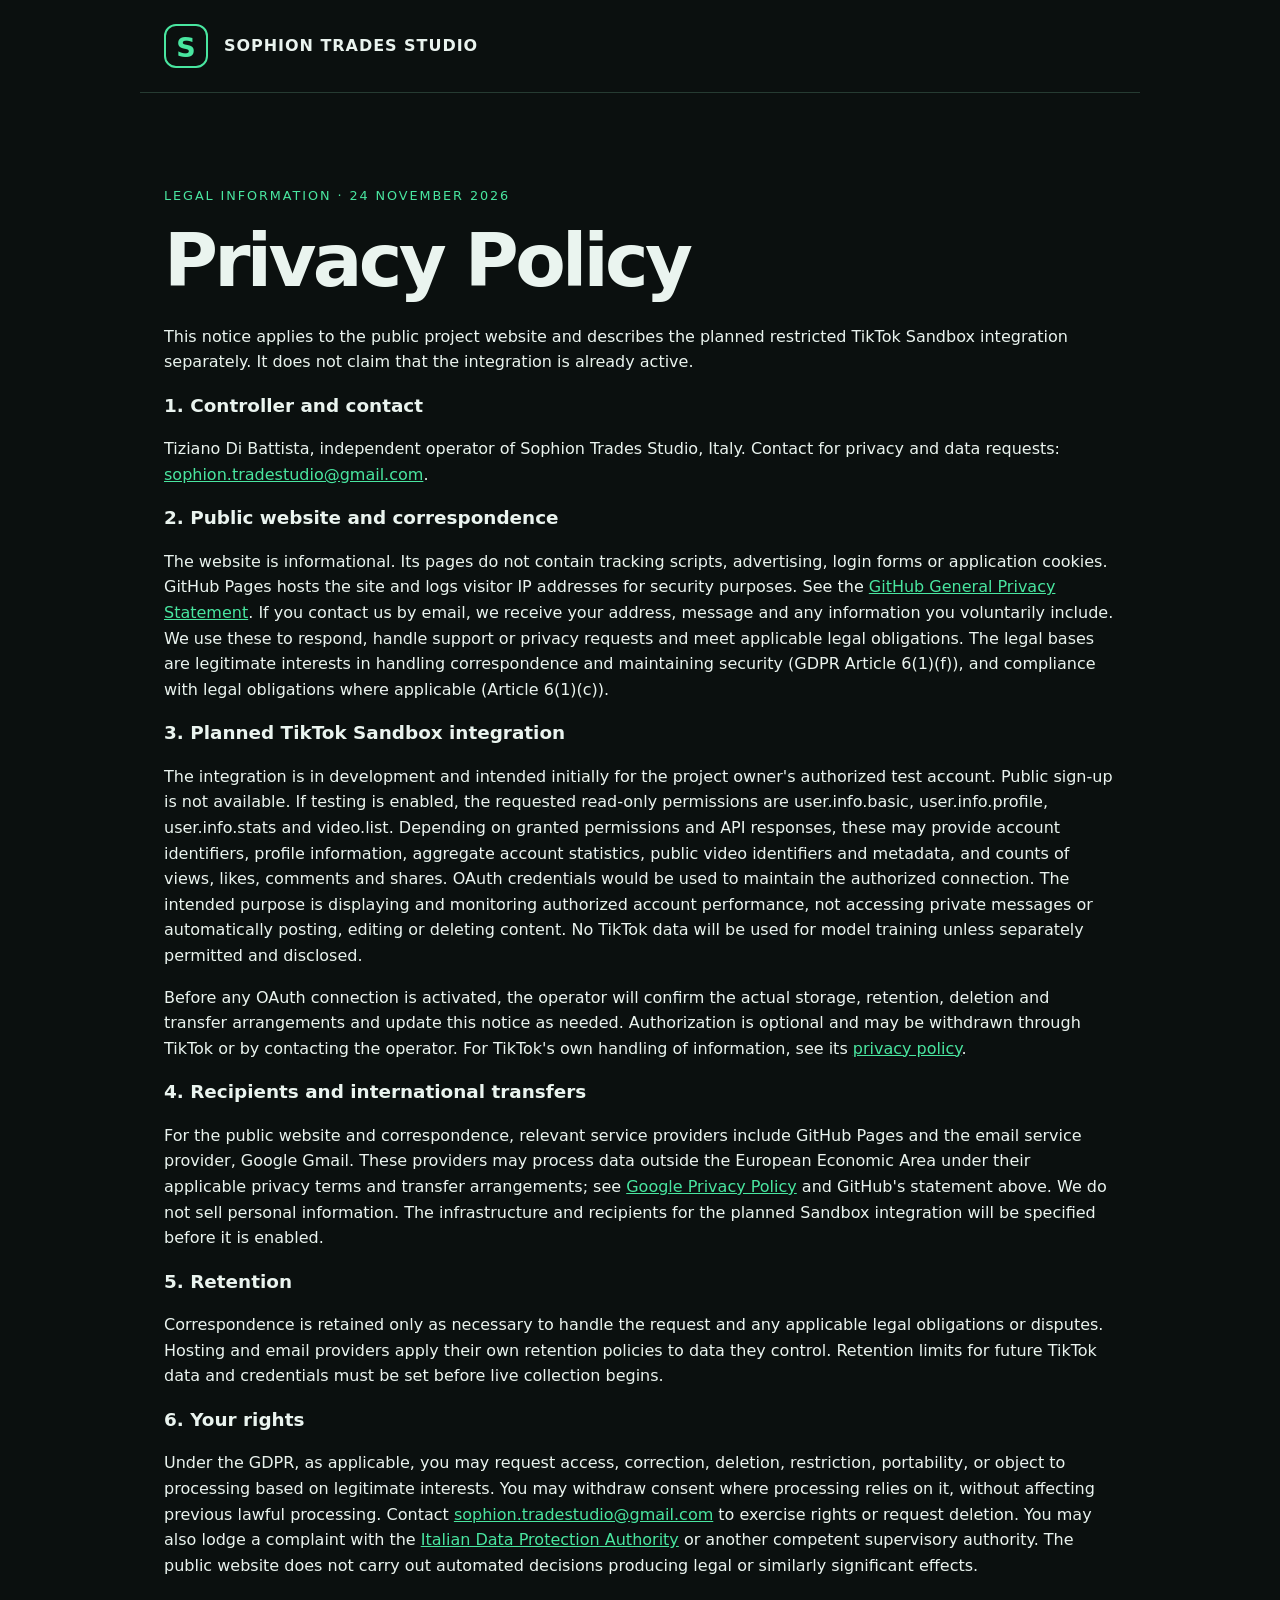
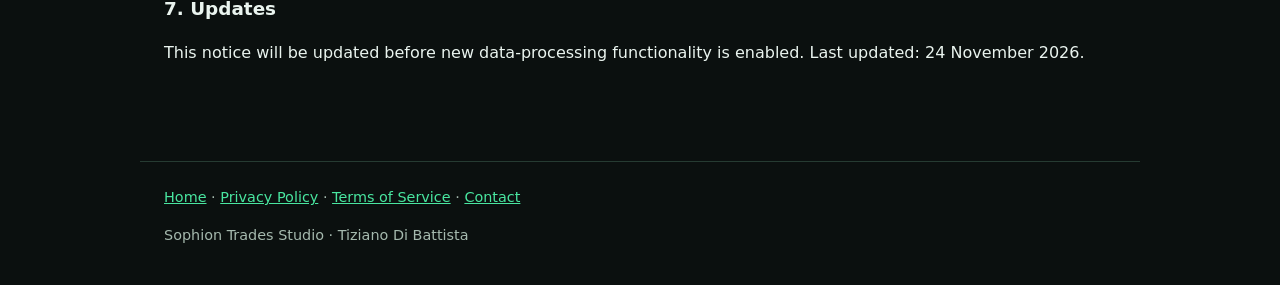
==== privacy.html @ 9bb4d784 "Publish current-scope legal notice: privacy.html" ====
<!doctype html><html lang="en"><head><meta charset="utf-8"><meta name="viewport" content="width=device-width,initial-scale=1"><title>Privacy Policy | Sophion Trades Studio</title><link rel="stylesheet" href="style.css"></head><body><header><div class="mark" aria-hidden="true">S</div><div class="brand">SOPHION TRADES STUDIO</div></header><main><p class="tag">Legal information · 24 November 2026</p><h1>Privacy Policy</h1><p>This notice applies to the public project website and describes the planned restricted TikTok Sandbox integration separately. It does not claim that the integration is already active.</p>
<h2>1. Controller and contact</h2><p>Tiziano Di Battista, independent operator of Sophion Trades Studio, Italy. Contact for privacy and data requests: <a href="mailto:sophion.tradestudio@gmail.com">sophion.tradestudio@gmail.com</a>.</p>
<h2>2. Public website and correspondence</h2><p>The website is informational. Its pages do not contain tracking scripts, advertising, login forms or application cookies. GitHub Pages hosts the site and logs visitor IP addresses for security purposes. See the <a href="https://docs.github.com/en/site-policy/privacy-policies/github-general-privacy-statement">GitHub General Privacy Statement</a>. If you contact us by email, we receive your address, message and any information you voluntarily include. We use these to respond, handle support or privacy requests and meet applicable legal obligations. The legal bases are legitimate interests in handling correspondence and maintaining security (GDPR Article 6(1)(f)), and compliance with legal obligations where applicable (Article 6(1)(c)).</p>
<h2>3. Planned TikTok Sandbox integration</h2><p>The integration is in development and intended initially for the project owner's authorized test account. Public sign-up is not available. If testing is enabled, the requested read-only permissions are user.info.basic, user.info.profile, user.info.stats and video.list. Depending on granted permissions and API responses, these may provide account identifiers, profile information, aggregate account statistics, public video identifiers and metadata, and counts of views, likes, comments and shares. OAuth credentials would be used to maintain the authorized connection. The intended purpose is displaying and monitoring authorized account performance, not accessing private messages or automatically posting, editing or deleting content. No TikTok data will be used for model training unless separately permitted and disclosed.</p><p>Before any OAuth connection is activated, the operator will confirm the actual storage, retention, deletion and transfer arrangements and update this notice as needed. Authorization is optional and may be withdrawn through TikTok or by contacting the operator. For TikTok's own handling of information, see its <a href="https://www.tiktok.com/legal/page/eea/privacy-policy/en">privacy policy</a>.</p>
<h2>4. Recipients and international transfers</h2><p>For the public website and correspondence, relevant service providers include GitHub Pages and the email service provider, Google Gmail. These providers may process data outside the European Economic Area under their applicable privacy terms and transfer arrangements; see <a href="https://policies.google.com/privacy">Google Privacy Policy</a> and GitHub's statement above. We do not sell personal information. The infrastructure and recipients for the planned Sandbox integration will be specified before it is enabled.</p>
<h2>5. Retention</h2><p>Correspondence is retained only as necessary to handle the request and any applicable legal obligations or disputes. Hosting and email providers apply their own retention policies to data they control. Retention limits for future TikTok data and credentials must be set before live collection begins.</p>
<h2>6. Your rights</h2><p>Under the GDPR, as applicable, you may request access, correction, deletion, restriction, portability, or object to processing based on legitimate interests. You may withdraw consent where processing relies on it, without affecting previous lawful processing. Contact <a href="mailto:sophion.tradestudio@gmail.com">sophion.tradestudio@gmail.com</a> to exercise rights or request deletion. You may also lodge a complaint with the <a href="https://www.garanteprivacy.it/">Italian Data Protection Authority</a> or another competent supervisory authority. The public website does not carry out automated decisions producing legal or similarly significant effects.</p>
<h2>7. Updates</h2><p>This notice will be updated before new data-processing functionality is enabled. Last updated: 24 November 2026.</p></main><footer><nav aria-label="Legal information"><a href="index.html">Home</a> · <a href="privacy.html">Privacy Policy</a> · <a href="terms.html">Terms of Service</a> · <a href="mailto:sophion.tradestudio@gmail.com">Contact</a></nav><p>Sophion Trades Studio · Tiziano Di Battista</p></footer></body></html>
---- style.css ----
:root{color-scheme:dark;font:16px/1.6 system-ui,sans-serif;background:#0b100f;color:#eaf4ef}*{box-sizing:border-box}body{margin:0}header,main,footer{max-width:1000px;margin:auto;padding:24px}header{display:flex;align-items:center;gap:16px;border-bottom:1px solid #263b32}.mark{width:44px;height:44px;border:2px solid #49e6a0;border-radius:12px;display:grid;place-items:center;color:#49e6a0;font-size:27px;font-weight:800}.brand{font-weight:700;letter-spacing:.06em}main{padding-top:80px;padding-bottom:80px}h1{font-size:clamp(2.5rem,7vw,4.6rem);line-height:1.05;letter-spacing:-.05em;margin:16px 0 24px;max-width:800px}.tag{font-size:.8rem;text-transform:uppercase;letter-spacing:.15em;color:#49e6a0}.lead{font-size:1.2rem;max-width:680px;color:#b9cdc2}.cards{display:grid;grid-template-columns:repeat(auto-fit,minmax(240px,1fr));gap:16px;margin:40px 0}.card{padding:24px;border:1px solid #263b32;border-radius:16px;background:#101b16}h2{font-size:1.15rem;margin:0 0 12px}.muted,footer{color:#a5b9ae}footer{border-top:1px solid #263b32;font-size:.9rem}a{color:#49e6a0}a:focus-visible{outline:2px solid #49e6a0}
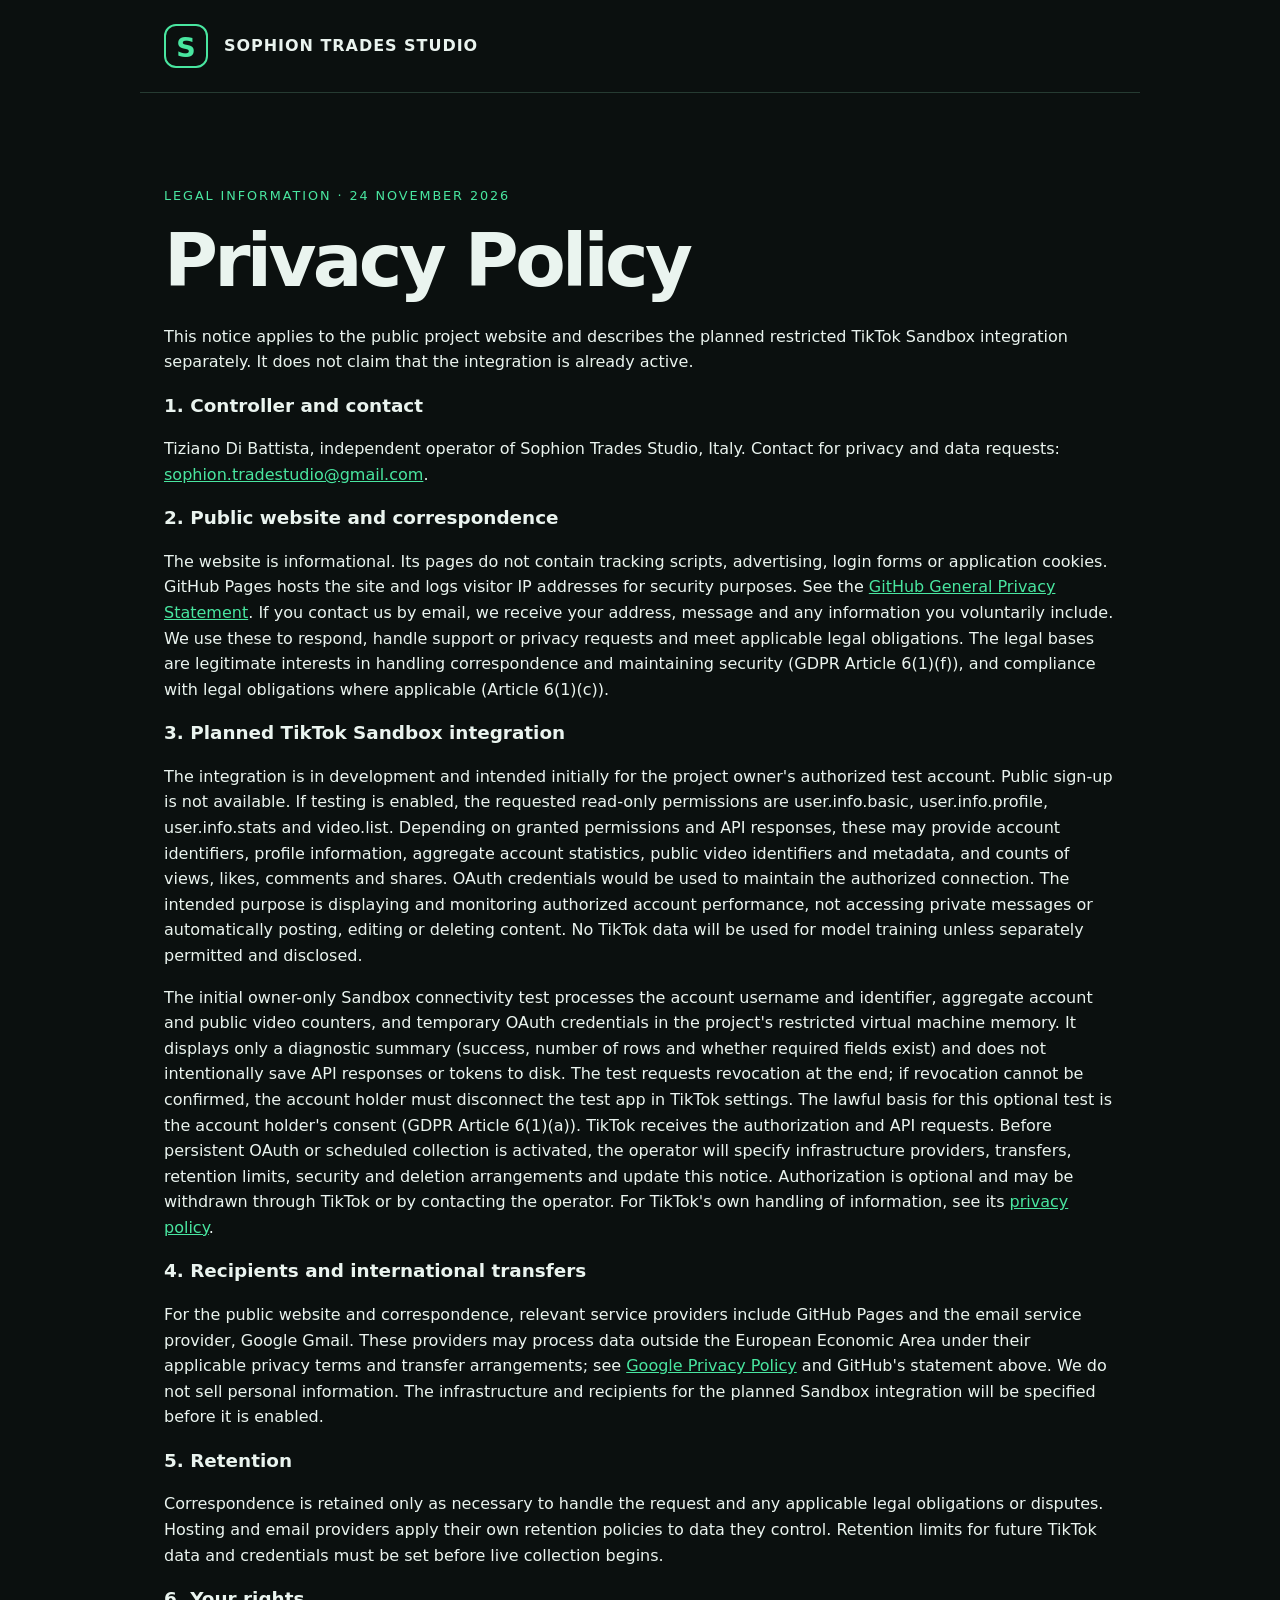
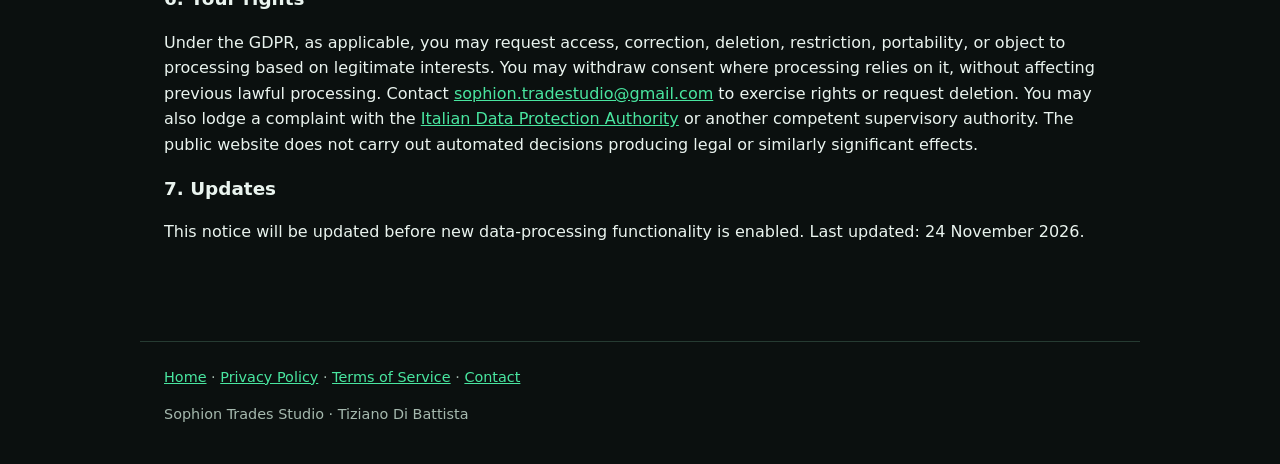
==== commit aebedc65: "Describe temporary owner-only OAuth diagnostic before persistent integration" ====
--- a/privacy.html
+++ b/privacy.html
@@ -1,7 +1,7 @@
 <!doctype html><html lang="en"><head><meta charset="utf-8"><meta name="viewport" content="width=device-width,initial-scale=1"><title>Privacy Policy | Sophion Trades Studio</title><link rel="stylesheet" href="style.css"></head><body><header><div class="mark" aria-hidden="true">S</div><div class="brand">SOPHION TRADES STUDIO</div></header><main><p class="tag">Legal information · 24 November 2026</p><h1>Privacy Policy</h1><p>This notice applies to the public project website and describes the planned restricted TikTok Sandbox integration separately. It does not claim that the integration is already active.</p>
 <h2>1. Controller and contact</h2><p>Tiziano Di Battista, independent operator of Sophion Trades Studio, Italy. Contact for privacy and data requests: <a href="mailto:sophion.tradestudio@gmail.com">sophion.tradestudio@gmail.com</a>.</p>
 <h2>2. Public website and correspondence</h2><p>The website is informational. Its pages do not contain tracking scripts, advertising, login forms or application cookies. GitHub Pages hosts the site and logs visitor IP addresses for security purposes. See the <a href="https://docs.github.com/en/site-policy/privacy-policies/github-general-privacy-statement">GitHub General Privacy Statement</a>. If you contact us by email, we receive your address, message and any information you voluntarily include. We use these to respond, handle support or privacy requests and meet applicable legal obligations. The legal bases are legitimate interests in handling correspondence and maintaining security (GDPR Article 6(1)(f)), and compliance with legal obligations where applicable (Article 6(1)(c)).</p>
-<h2>3. Planned TikTok Sandbox integration</h2><p>The integration is in development and intended initially for the project owner's authorized test account. Public sign-up is not available. If testing is enabled, the requested read-only permissions are user.info.basic, user.info.profile, user.info.stats and video.list. Depending on granted permissions and API responses, these may provide account identifiers, profile information, aggregate account statistics, public video identifiers and metadata, and counts of views, likes, comments and shares. OAuth credentials would be used to maintain the authorized connection. The intended purpose is displaying and monitoring authorized account performance, not accessing private messages or automatically posting, editing or deleting content. No TikTok data will be used for model training unless separately permitted and disclosed.</p><p>Before any OAuth connection is activated, the operator will confirm the actual storage, retention, deletion and transfer arrangements and update this notice as needed. Authorization is optional and may be withdrawn through TikTok or by contacting the operator. For TikTok's own handling of information, see its <a href="https://www.tiktok.com/legal/page/eea/privacy-policy/en">privacy policy</a>.</p>
+<h2>3. Planned TikTok Sandbox integration</h2><p>The integration is in development and intended initially for the project owner's authorized test account. Public sign-up is not available. If testing is enabled, the requested read-only permissions are user.info.basic, user.info.profile, user.info.stats and video.list. Depending on granted permissions and API responses, these may provide account identifiers, profile information, aggregate account statistics, public video identifiers and metadata, and counts of views, likes, comments and shares. OAuth credentials would be used to maintain the authorized connection. The intended purpose is displaying and monitoring authorized account performance, not accessing private messages or automatically posting, editing or deleting content. No TikTok data will be used for model training unless separately permitted and disclosed.</p><p>The initial owner-only Sandbox connectivity test processes the account username and identifier, aggregate account and public video counters, and temporary OAuth credentials in the project's restricted virtual machine memory. It displays only a diagnostic summary (success, number of rows and whether required fields exist) and does not intentionally save API responses or tokens to disk. The test requests revocation at the end; if revocation cannot be confirmed, the account holder must disconnect the test app in TikTok settings. The lawful basis for this optional test is the account holder's consent (GDPR Article 6(1)(a)). TikTok receives the authorization and API requests. Before persistent OAuth or scheduled collection is activated, the operator will specify infrastructure providers, transfers, retention limits, security and deletion arrangements and update this notice. Authorization is optional and may be withdrawn through TikTok or by contacting the operator. For TikTok's own handling of information, see its <a href="https://www.tiktok.com/legal/page/eea/privacy-policy/en">privacy policy</a>.</p>
 <h2>4. Recipients and international transfers</h2><p>For the public website and correspondence, relevant service providers include GitHub Pages and the email service provider, Google Gmail. These providers may process data outside the European Economic Area under their applicable privacy terms and transfer arrangements; see <a href="https://policies.google.com/privacy">Google Privacy Policy</a> and GitHub's statement above. We do not sell personal information. The infrastructure and recipients for the planned Sandbox integration will be specified before it is enabled.</p>
 <h2>5. Retention</h2><p>Correspondence is retained only as necessary to handle the request and any applicable legal obligations or disputes. Hosting and email providers apply their own retention policies to data they control. Retention limits for future TikTok data and credentials must be set before live collection begins.</p>
 <h2>6. Your rights</h2><p>Under the GDPR, as applicable, you may request access, correction, deletion, restriction, portability, or object to processing based on legitimate interests. You may withdraw consent where processing relies on it, without affecting previous lawful processing. Contact <a href="mailto:sophion.tradestudio@gmail.com">sophion.tradestudio@gmail.com</a> to exercise rights or request deletion. You may also lodge a complaint with the <a href="https://www.garanteprivacy.it/">Italian Data Protection Authority</a> or another competent supervisory authority. The public website does not carry out automated decisions producing legal or similarly significant effects.</p>
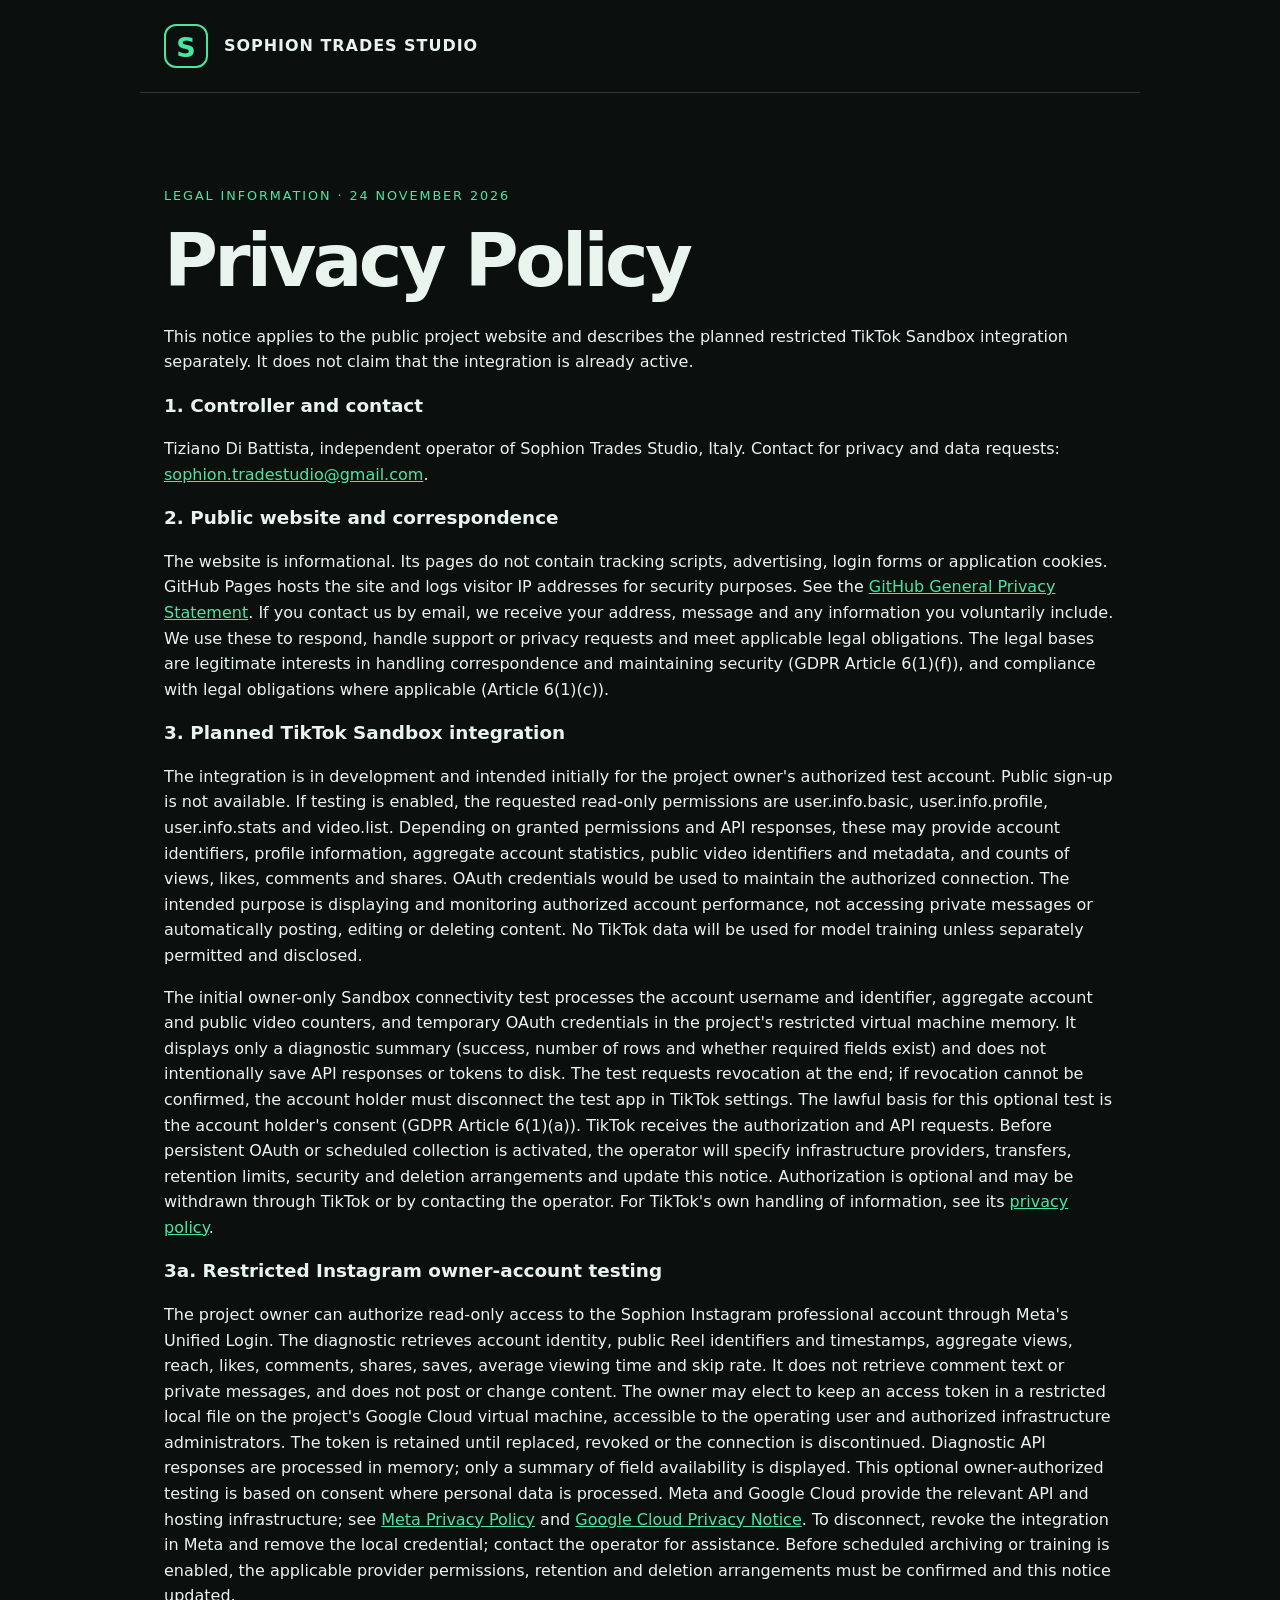
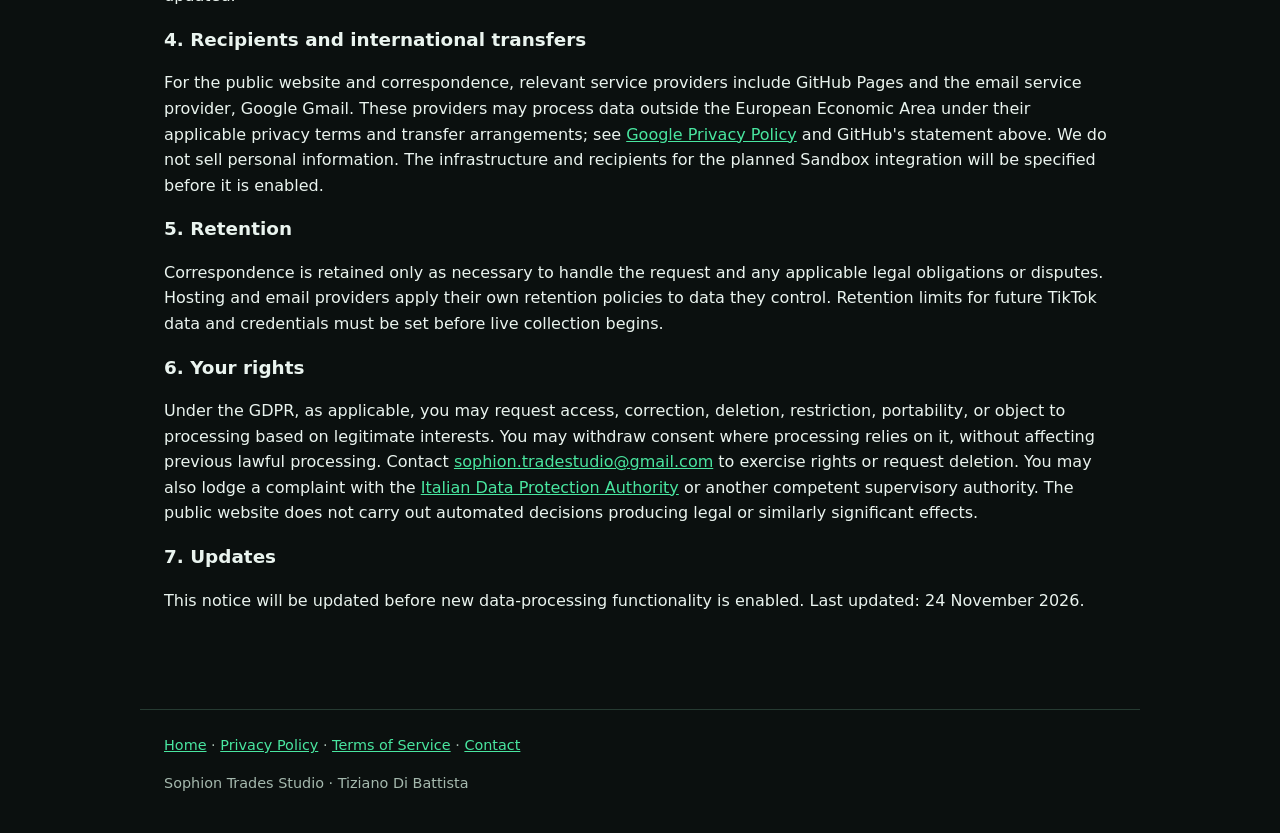
==== commit ff83a99b: "Disclose optional restricted Instagram credential persistence and diagnostic scope" ====
--- a/privacy.html
+++ b/privacy.html
@@ -2,7 +2,7 @@
 <h2>1. Controller and contact</h2><p>Tiziano Di Battista, independent operator of Sophion Trades Studio, Italy. Contact for privacy and data requests: <a href="mailto:sophion.tradestudio@gmail.com">sophion.tradestudio@gmail.com</a>.</p>
 <h2>2. Public website and correspondence</h2><p>The website is informational. Its pages do not contain tracking scripts, advertising, login forms or application cookies. GitHub Pages hosts the site and logs visitor IP addresses for security purposes. See the <a href="https://docs.github.com/en/site-policy/privacy-policies/github-general-privacy-statement">GitHub General Privacy Statement</a>. If you contact us by email, we receive your address, message and any information you voluntarily include. We use these to respond, handle support or privacy requests and meet applicable legal obligations. The legal bases are legitimate interests in handling correspondence and maintaining security (GDPR Article 6(1)(f)), and compliance with legal obligations where applicable (Article 6(1)(c)).</p>
 <h2>3. Planned TikTok Sandbox integration</h2><p>The integration is in development and intended initially for the project owner's authorized test account. Public sign-up is not available. If testing is enabled, the requested read-only permissions are user.info.basic, user.info.profile, user.info.stats and video.list. Depending on granted permissions and API responses, these may provide account identifiers, profile information, aggregate account statistics, public video identifiers and metadata, and counts of views, likes, comments and shares. OAuth credentials would be used to maintain the authorized connection. The intended purpose is displaying and monitoring authorized account performance, not accessing private messages or automatically posting, editing or deleting content. No TikTok data will be used for model training unless separately permitted and disclosed.</p><p>The initial owner-only Sandbox connectivity test processes the account username and identifier, aggregate account and public video counters, and temporary OAuth credentials in the project's restricted virtual machine memory. It displays only a diagnostic summary (success, number of rows and whether required fields exist) and does not intentionally save API responses or tokens to disk. The test requests revocation at the end; if revocation cannot be confirmed, the account holder must disconnect the test app in TikTok settings. The lawful basis for this optional test is the account holder's consent (GDPR Article 6(1)(a)). TikTok receives the authorization and API requests. Before persistent OAuth or scheduled collection is activated, the operator will specify infrastructure providers, transfers, retention limits, security and deletion arrangements and update this notice. Authorization is optional and may be withdrawn through TikTok or by contacting the operator. For TikTok's own handling of information, see its <a href="https://www.tiktok.com/legal/page/eea/privacy-policy/en">privacy policy</a>.</p>
-<h2>4. Recipients and international transfers</h2><p>For the public website and correspondence, relevant service providers include GitHub Pages and the email service provider, Google Gmail. These providers may process data outside the European Economic Area under their applicable privacy terms and transfer arrangements; see <a href="https://policies.google.com/privacy">Google Privacy Policy</a> and GitHub's statement above. We do not sell personal information. The infrastructure and recipients for the planned Sandbox integration will be specified before it is enabled.</p>
+<h2>3a. Restricted Instagram owner-account testing</h2><p>The project owner can authorize read-only access to the Sophion Instagram professional account through Meta's Unified Login. The diagnostic retrieves account identity, public Reel identifiers and timestamps, aggregate views, reach, likes, comments, shares, saves, average viewing time and skip rate. It does not retrieve comment text or private messages, and does not post or change content. The owner may elect to keep an access token in a restricted local file on the project's Google Cloud virtual machine, accessible to the operating user and authorized infrastructure administrators. The token is retained until replaced, revoked or the connection is discontinued. Diagnostic API responses are processed in memory; only a summary of field availability is displayed. This optional owner-authorized testing is based on consent where personal data is processed. Meta and Google Cloud provide the relevant API and hosting infrastructure; see <a href="https://www.facebook.com/privacy/policy/">Meta Privacy Policy</a> and <a href="https://cloud.google.com/terms/cloud-privacy-notice">Google Cloud Privacy Notice</a>. To disconnect, revoke the integration in Meta and remove the local credential; contact the operator for assistance. Before scheduled archiving or training is enabled, the applicable provider permissions, retention and deletion arrangements must be confirmed and this notice updated.</p><h2>4. Recipients and international transfers</h2><p>For the public website and correspondence, relevant service providers include GitHub Pages and the email service provider, Google Gmail. These providers may process data outside the European Economic Area under their applicable privacy terms and transfer arrangements; see <a href="https://policies.google.com/privacy">Google Privacy Policy</a> and GitHub's statement above. We do not sell personal information. The infrastructure and recipients for the planned Sandbox integration will be specified before it is enabled.</p>
 <h2>5. Retention</h2><p>Correspondence is retained only as necessary to handle the request and any applicable legal obligations or disputes. Hosting and email providers apply their own retention policies to data they control. Retention limits for future TikTok data and credentials must be set before live collection begins.</p>
 <h2>6. Your rights</h2><p>Under the GDPR, as applicable, you may request access, correction, deletion, restriction, portability, or object to processing based on legitimate interests. You may withdraw consent where processing relies on it, without affecting previous lawful processing. Contact <a href="mailto:sophion.tradestudio@gmail.com">sophion.tradestudio@gmail.com</a> to exercise rights or request deletion. You may also lodge a complaint with the <a href="https://www.garanteprivacy.it/">Italian Data Protection Authority</a> or another competent supervisory authority. The public website does not carry out automated decisions producing legal or similarly significant effects.</p>
 <h2>7. Updates</h2><p>This notice will be updated before new data-processing functionality is enabled. Last updated: 24 November 2026.</p></main><footer><nav aria-label="Legal information"><a href="index.html">Home</a> · <a href="privacy.html">Privacy Policy</a> · <a href="terms.html">Terms of Service</a> · <a href="mailto:sophion.tradestudio@gmail.com">Contact</a></nav><p>Sophion Trades Studio · Tiziano Di Battista</p></footer></body></html>
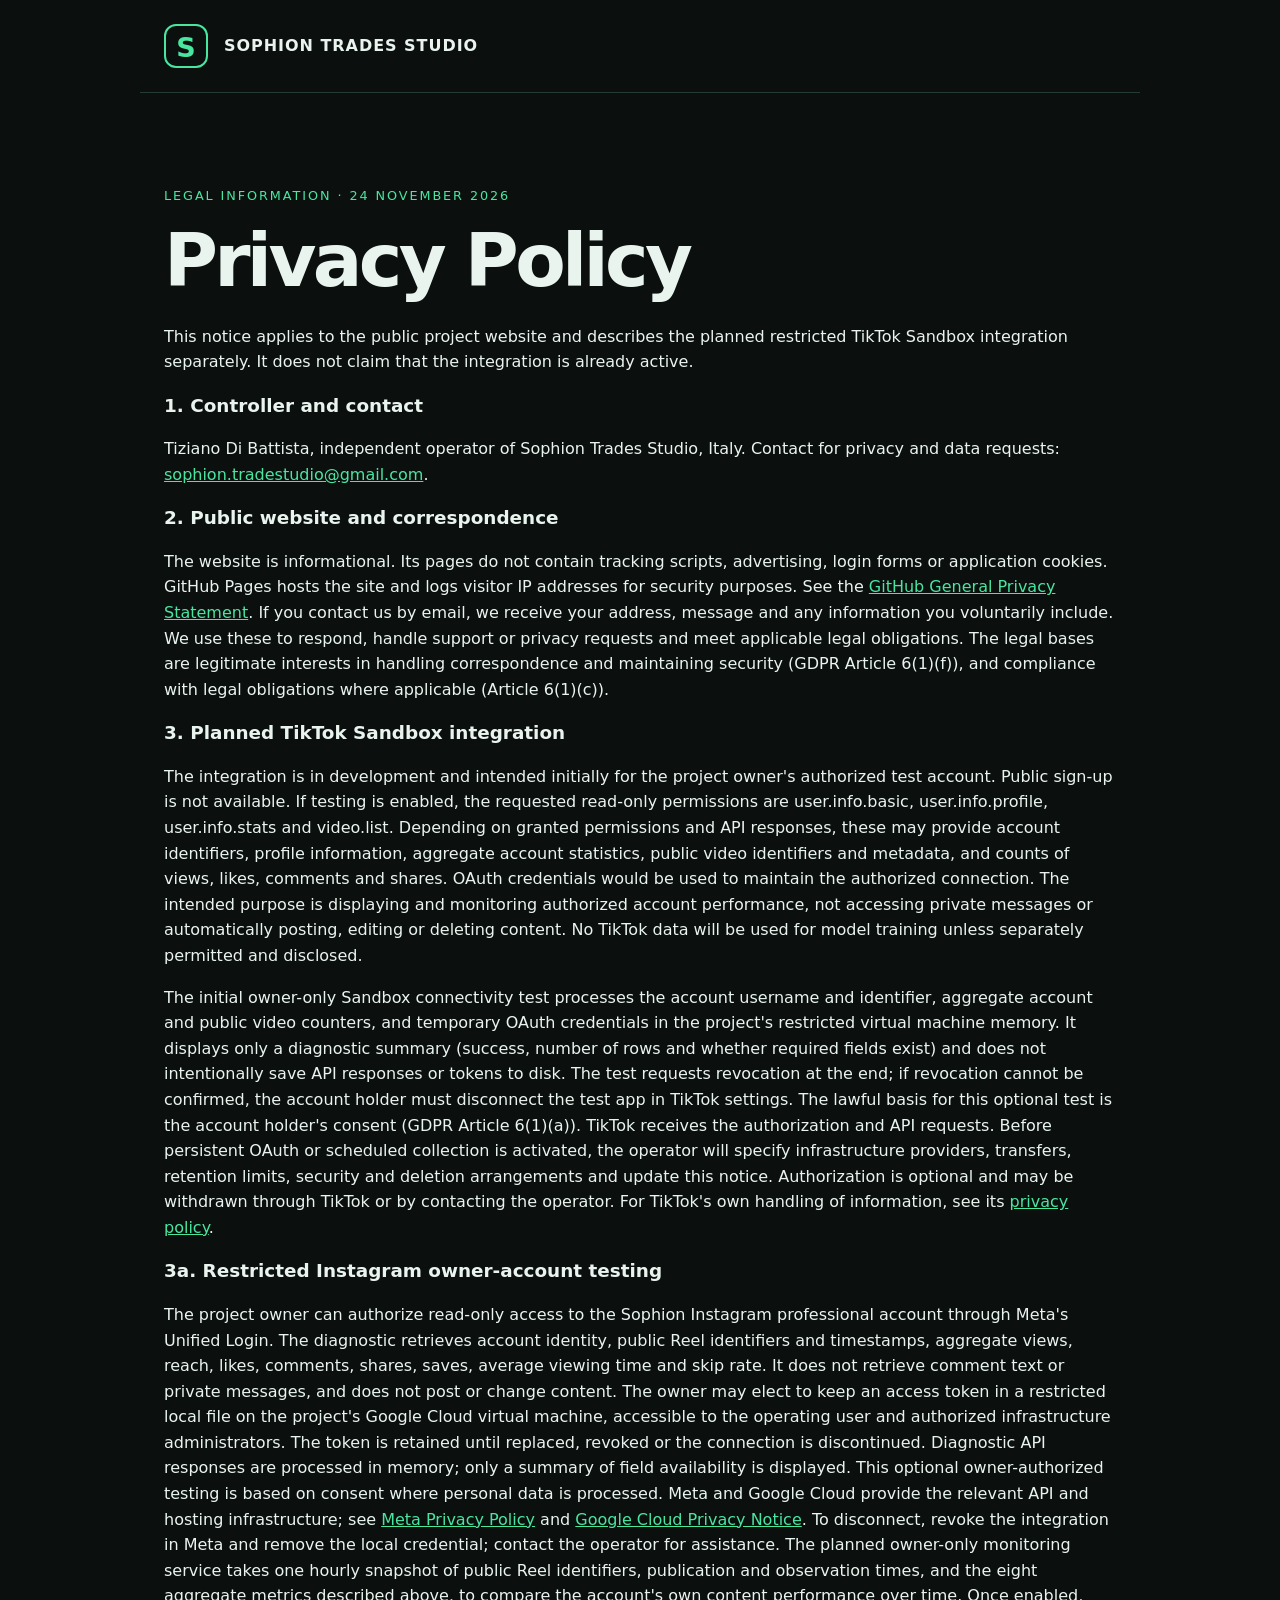
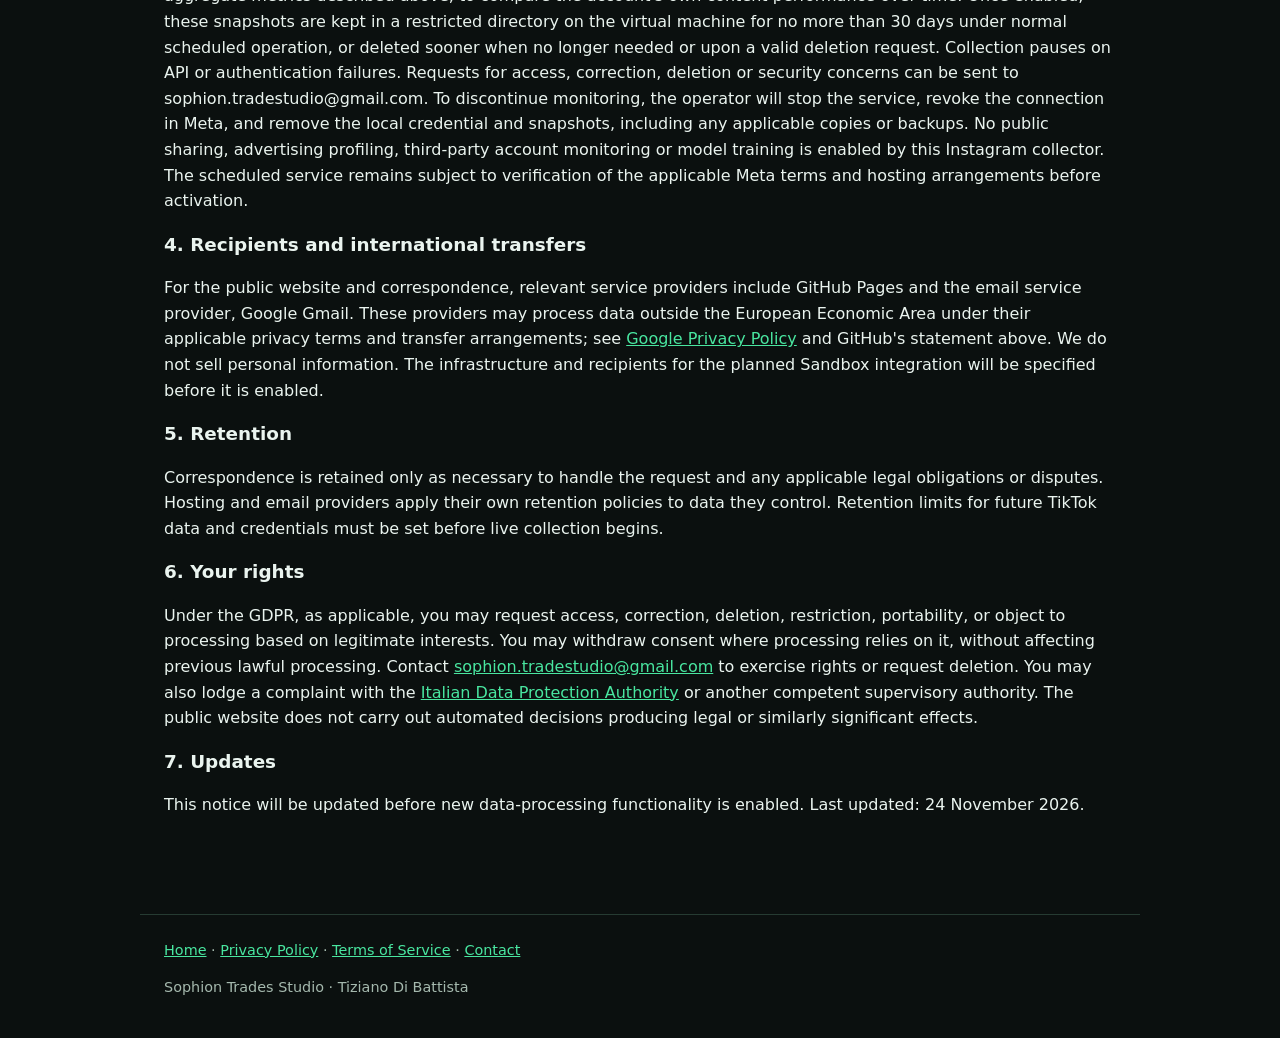
==== commit a1320d46: "Disclose planned hourly owner-only Instagram archive, 30-day retention and deletion rights" ====
--- a/privacy.html
+++ b/privacy.html
@@ -2,7 +2,7 @@
 <h2>1. Controller and contact</h2><p>Tiziano Di Battista, independent operator of Sophion Trades Studio, Italy. Contact for privacy and data requests: <a href="mailto:sophion.tradestudio@gmail.com">sophion.tradestudio@gmail.com</a>.</p>
 <h2>2. Public website and correspondence</h2><p>The website is informational. Its pages do not contain tracking scripts, advertising, login forms or application cookies. GitHub Pages hosts the site and logs visitor IP addresses for security purposes. See the <a href="https://docs.github.com/en/site-policy/privacy-policies/github-general-privacy-statement">GitHub General Privacy Statement</a>. If you contact us by email, we receive your address, message and any information you voluntarily include. We use these to respond, handle support or privacy requests and meet applicable legal obligations. The legal bases are legitimate interests in handling correspondence and maintaining security (GDPR Article 6(1)(f)), and compliance with legal obligations where applicable (Article 6(1)(c)).</p>
 <h2>3. Planned TikTok Sandbox integration</h2><p>The integration is in development and intended initially for the project owner's authorized test account. Public sign-up is not available. If testing is enabled, the requested read-only permissions are user.info.basic, user.info.profile, user.info.stats and video.list. Depending on granted permissions and API responses, these may provide account identifiers, profile information, aggregate account statistics, public video identifiers and metadata, and counts of views, likes, comments and shares. OAuth credentials would be used to maintain the authorized connection. The intended purpose is displaying and monitoring authorized account performance, not accessing private messages or automatically posting, editing or deleting content. No TikTok data will be used for model training unless separately permitted and disclosed.</p><p>The initial owner-only Sandbox connectivity test processes the account username and identifier, aggregate account and public video counters, and temporary OAuth credentials in the project's restricted virtual machine memory. It displays only a diagnostic summary (success, number of rows and whether required fields exist) and does not intentionally save API responses or tokens to disk. The test requests revocation at the end; if revocation cannot be confirmed, the account holder must disconnect the test app in TikTok settings. The lawful basis for this optional test is the account holder's consent (GDPR Article 6(1)(a)). TikTok receives the authorization and API requests. Before persistent OAuth or scheduled collection is activated, the operator will specify infrastructure providers, transfers, retention limits, security and deletion arrangements and update this notice. Authorization is optional and may be withdrawn through TikTok or by contacting the operator. For TikTok's own handling of information, see its <a href="https://www.tiktok.com/legal/page/eea/privacy-policy/en">privacy policy</a>.</p>
-<h2>3a. Restricted Instagram owner-account testing</h2><p>The project owner can authorize read-only access to the Sophion Instagram professional account through Meta's Unified Login. The diagnostic retrieves account identity, public Reel identifiers and timestamps, aggregate views, reach, likes, comments, shares, saves, average viewing time and skip rate. It does not retrieve comment text or private messages, and does not post or change content. The owner may elect to keep an access token in a restricted local file on the project's Google Cloud virtual machine, accessible to the operating user and authorized infrastructure administrators. The token is retained until replaced, revoked or the connection is discontinued. Diagnostic API responses are processed in memory; only a summary of field availability is displayed. This optional owner-authorized testing is based on consent where personal data is processed. Meta and Google Cloud provide the relevant API and hosting infrastructure; see <a href="https://www.facebook.com/privacy/policy/">Meta Privacy Policy</a> and <a href="https://cloud.google.com/terms/cloud-privacy-notice">Google Cloud Privacy Notice</a>. To disconnect, revoke the integration in Meta and remove the local credential; contact the operator for assistance. Before scheduled archiving or training is enabled, the applicable provider permissions, retention and deletion arrangements must be confirmed and this notice updated.</p><h2>4. Recipients and international transfers</h2><p>For the public website and correspondence, relevant service providers include GitHub Pages and the email service provider, Google Gmail. These providers may process data outside the European Economic Area under their applicable privacy terms and transfer arrangements; see <a href="https://policies.google.com/privacy">Google Privacy Policy</a> and GitHub's statement above. We do not sell personal information. The infrastructure and recipients for the planned Sandbox integration will be specified before it is enabled.</p>
+<h2>3a. Restricted Instagram owner-account testing</h2><p>The project owner can authorize read-only access to the Sophion Instagram professional account through Meta's Unified Login. The diagnostic retrieves account identity, public Reel identifiers and timestamps, aggregate views, reach, likes, comments, shares, saves, average viewing time and skip rate. It does not retrieve comment text or private messages, and does not post or change content. The owner may elect to keep an access token in a restricted local file on the project's Google Cloud virtual machine, accessible to the operating user and authorized infrastructure administrators. The token is retained until replaced, revoked or the connection is discontinued. Diagnostic API responses are processed in memory; only a summary of field availability is displayed. This optional owner-authorized testing is based on consent where personal data is processed. Meta and Google Cloud provide the relevant API and hosting infrastructure; see <a href="https://www.facebook.com/privacy/policy/">Meta Privacy Policy</a> and <a href="https://cloud.google.com/terms/cloud-privacy-notice">Google Cloud Privacy Notice</a>. To disconnect, revoke the integration in Meta and remove the local credential; contact the operator for assistance. The planned owner-only monitoring service takes one hourly snapshot of public Reel identifiers, publication and observation times, and the eight aggregate metrics described above, to compare the account's own content performance over time. Once enabled, these snapshots are kept in a restricted directory on the virtual machine for no more than 30 days under normal scheduled operation, or deleted sooner when no longer needed or upon a valid deletion request. Collection pauses on API or authentication failures. Requests for access, correction, deletion or security concerns can be sent to sophion.tradestudio@gmail.com. To discontinue monitoring, the operator will stop the service, revoke the connection in Meta, and remove the local credential and snapshots, including any applicable copies or backups. No public sharing, advertising profiling, third-party account monitoring or model training is enabled by this Instagram collector. The scheduled service remains subject to verification of the applicable Meta terms and hosting arrangements before activation.</p><h2>4. Recipients and international transfers</h2><p>For the public website and correspondence, relevant service providers include GitHub Pages and the email service provider, Google Gmail. These providers may process data outside the European Economic Area under their applicable privacy terms and transfer arrangements; see <a href="https://policies.google.com/privacy">Google Privacy Policy</a> and GitHub's statement above. We do not sell personal information. The infrastructure and recipients for the planned Sandbox integration will be specified before it is enabled.</p>
 <h2>5. Retention</h2><p>Correspondence is retained only as necessary to handle the request and any applicable legal obligations or disputes. Hosting and email providers apply their own retention policies to data they control. Retention limits for future TikTok data and credentials must be set before live collection begins.</p>
 <h2>6. Your rights</h2><p>Under the GDPR, as applicable, you may request access, correction, deletion, restriction, portability, or object to processing based on legitimate interests. You may withdraw consent where processing relies on it, without affecting previous lawful processing. Contact <a href="mailto:sophion.tradestudio@gmail.com">sophion.tradestudio@gmail.com</a> to exercise rights or request deletion. You may also lodge a complaint with the <a href="https://www.garanteprivacy.it/">Italian Data Protection Authority</a> or another competent supervisory authority. The public website does not carry out automated decisions producing legal or similarly significant effects.</p>
 <h2>7. Updates</h2><p>This notice will be updated before new data-processing functionality is enabled. Last updated: 24 November 2026.</p></main><footer><nav aria-label="Legal information"><a href="index.html">Home</a> · <a href="privacy.html">Privacy Policy</a> · <a href="terms.html">Terms of Service</a> · <a href="mailto:sophion.tradestudio@gmail.com">Contact</a></nav><p>Sophion Trades Studio · Tiziano Di Battista</p></footer></body></html>
